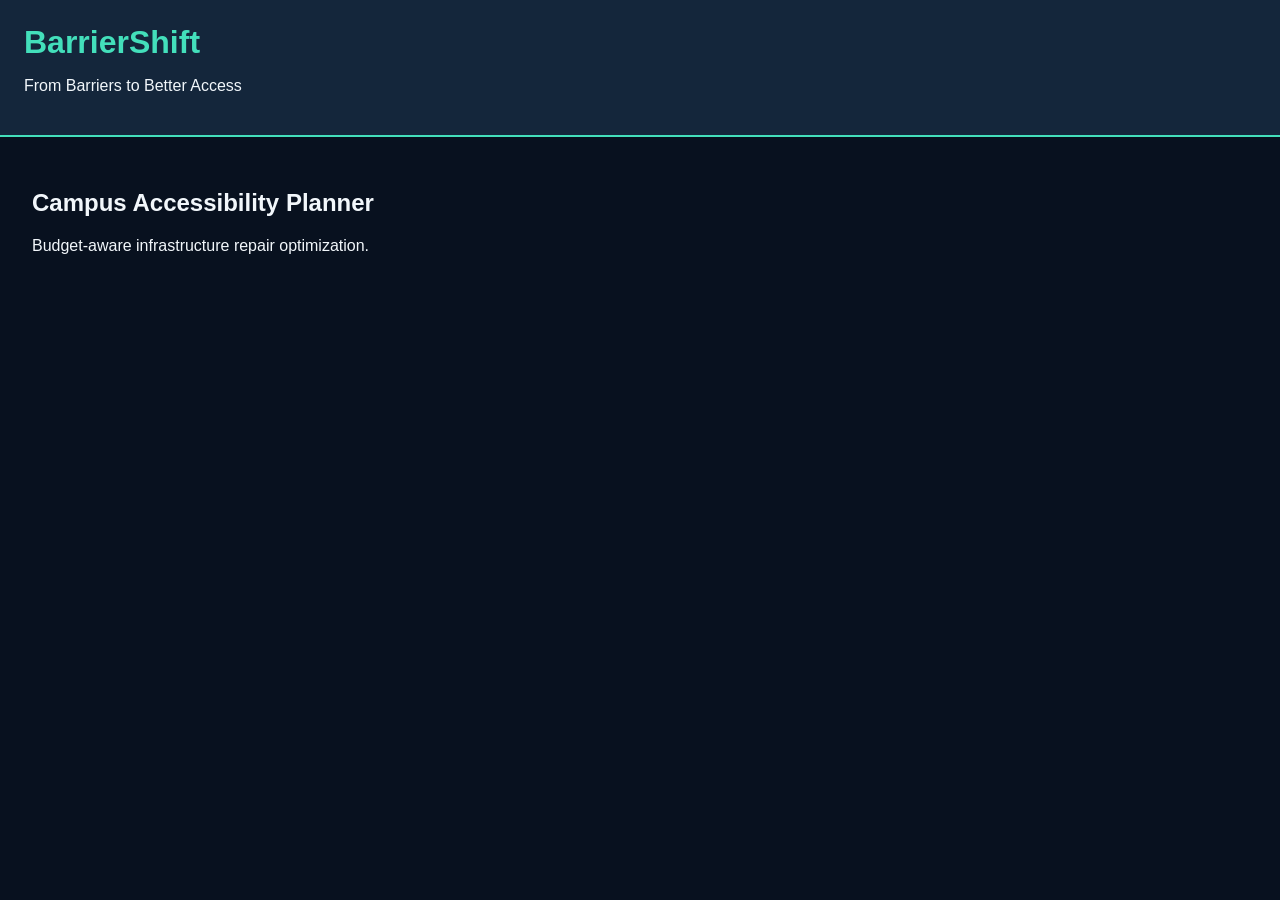
==== index.html @ 1c060193 "chore: initialize BarrierShift web project" ====
<!DOCTYPE html>
<html lang="en">
<head>
  <meta charset="UTF-8">
  <meta name="viewport" content="width=device-width, initial-scale=1.0">
  <title>BarrierShift</title>
  <link rel="stylesheet" href="./styles.css">
  <script type="module" src="./app.js"></script>
</head>
<body>
  <header>
    <h1>BarrierShift</h1>
    <p>From Barriers to Better Access</p>
  </header>

  <main>
    <h2>Campus Accessibility Planner</h2>
    <p>Budget-aware infrastructure repair optimization.</p>
  </main>
</body>
</html>
---- styles.css ----
* {
  box-sizing: border-box;
}

body {
  margin: 0;
  font-family: Arial, sans-serif;
  background: #08111f;
  color: #f2f7fb;
}

header {
  padding: 24px;
  background: #14263b;
  border-bottom: 2px solid #43dfbb;
}

h1 {
  margin: 0;
  color: #43dfbb;
}

main {
  padding: 32px;
}
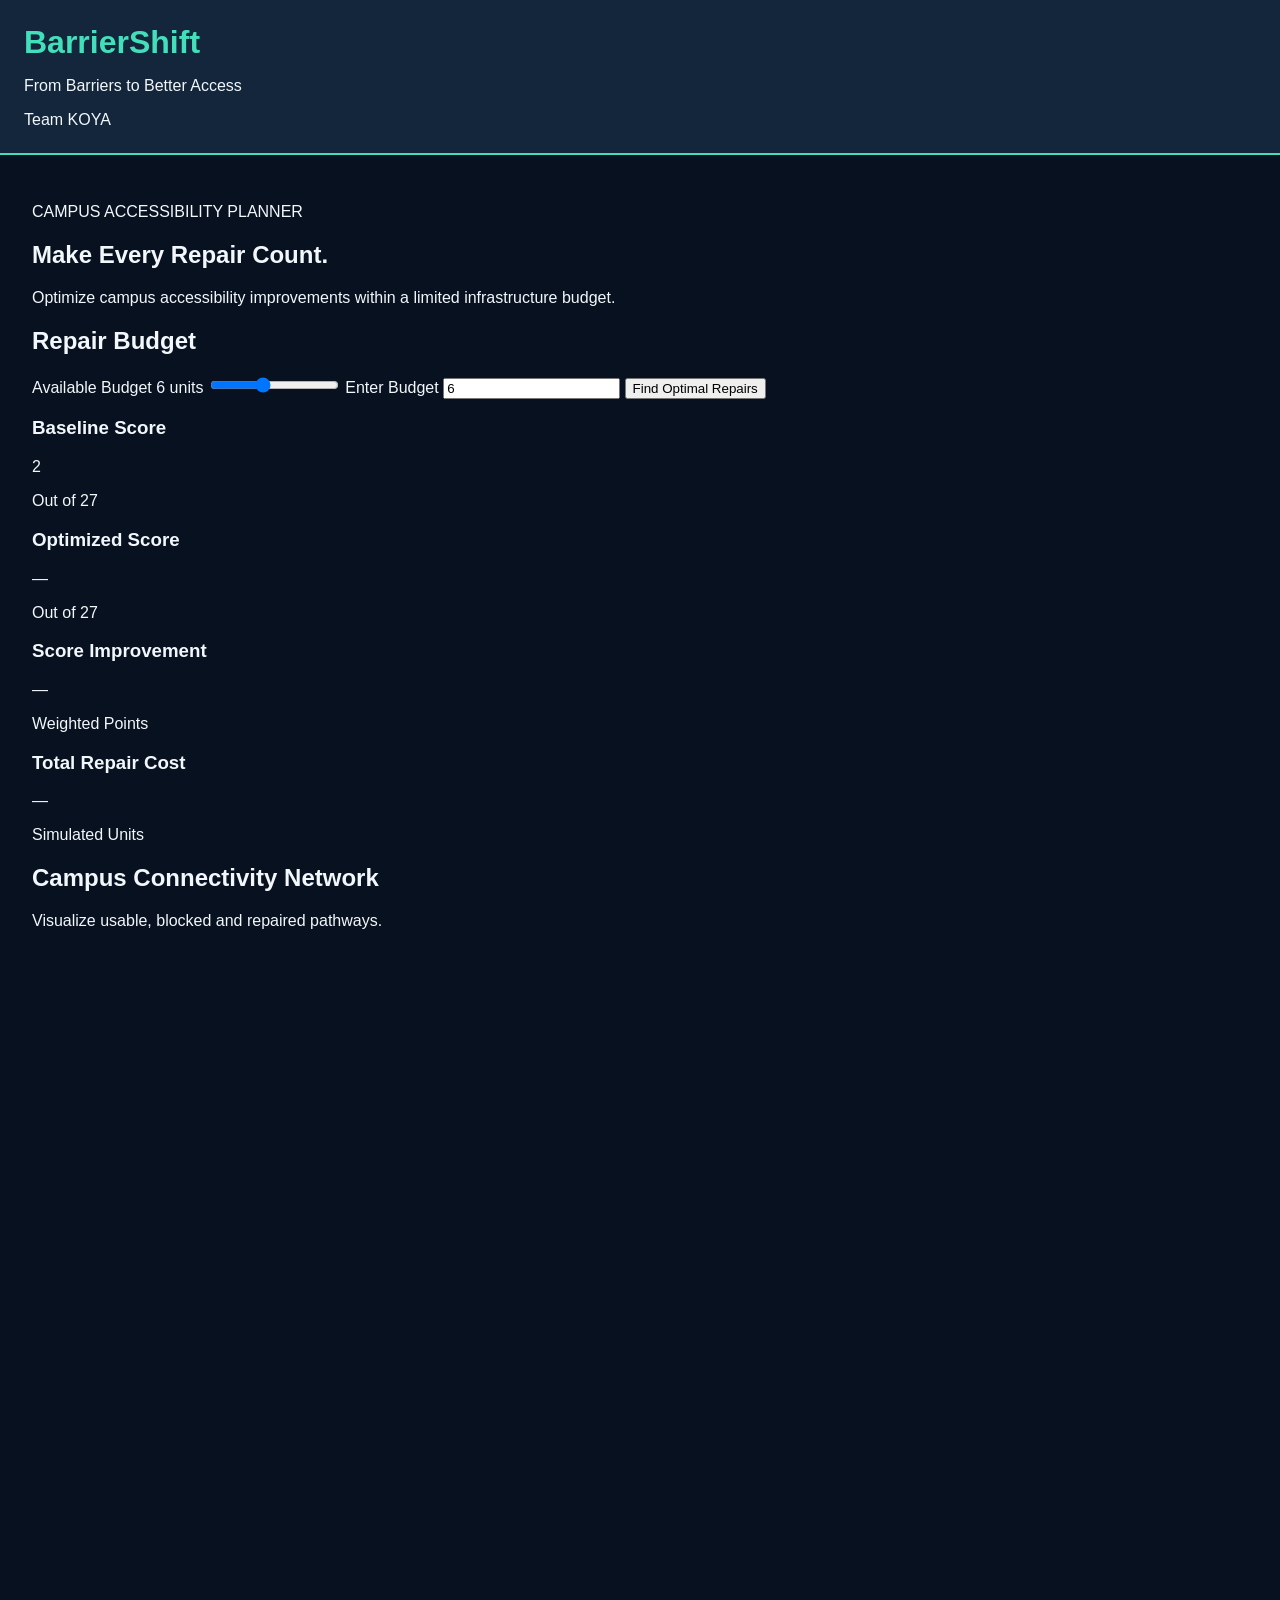
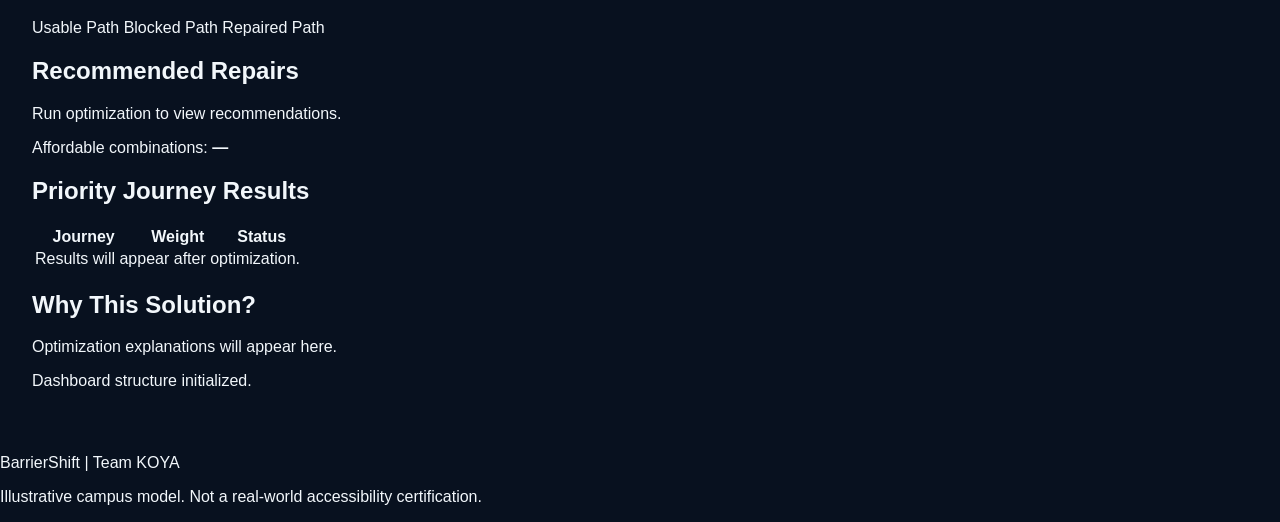
==== commit bf5338d3: "feat: create BarrierShift dashboard structure" ====
--- a/index.html
+++ b/index.html
@@ -1,22 +1,231 @@
 
 <!DOCTYPE html>
 <html lang="en">
+
 <head>
   <meta charset="UTF-8">
-  <meta name="viewport" content="width=device-width, initial-scale=1.0">
-  <title>BarrierShift</title>
+  <meta name="viewport"
+        content="width=device-width, initial-scale=1.0">
+
+  <meta name="description"
+        content="BarrierShift campus accessibility repair planner">
+
+  <title>BarrierShift | Accessibility Planner</title>
+
   <link rel="stylesheet" href="./styles.css">
   <script type="module" src="./app.js"></script>
 </head>
+
 <body>
-  <header>
-    <h1>BarrierShift</h1>
-    <p>From Barriers to Better Access</p>
+
+  <!-- HEADER -->
+  <header class="site-header">
+    <div class="brand">
+      <h1>BarrierShift</h1>
+      <p>From Barriers to Better Access</p>
+    </div>
+
+    <span class="header-tag">Team KOYA</span>
   </header>
 
-  <main>
-    <h2>Campus Accessibility Planner</h2>
-    <p>Budget-aware infrastructure repair optimization.</p>
+  <main class="dashboard">
+
+    <!-- HERO -->
+    <section class="hero">
+      <p class="eyebrow">CAMPUS ACCESSIBILITY PLANNER</p>
+
+      <h2>Make Every Repair Count.</h2>
+
+      <p>
+        Optimize campus accessibility improvements
+        within a limited infrastructure budget.
+      </p>
+    </section>
+
+
+    <!-- BUDGET CONTROLS -->
+    <section class="panel controls-panel">
+      <h2>Repair Budget</h2>
+
+      <form id="optimizationForm">
+
+        <label for="budgetRange">
+          Available Budget
+        </label>
+
+        <output id="budgetOutput" for="budgetRange">
+          6 units
+        </output>
+
+        <input
+          type="range"
+          id="budgetRange"
+          min="0"
+          max="15"
+          value="6"
+          step="1"
+        >
+
+        <label for="budgetNumber">
+          Enter Budget
+        </label>
+
+        <input
+          type="number"
+          id="budgetNumber"
+          min="0"
+          step="1"
+          value="6"
+        >
+
+        <button type="submit" id="optimizeButton">
+          Find Optimal Repairs
+        </button>
+
+      </form>
+    </section>
+
+
+    <!-- STATISTICS -->
+    <section class="stats-grid">
+
+      <article class="stat-card">
+        <h3>Baseline Score</h3>
+        <p id="baselineScore">2</p>
+        <span>Out of 27</span>
+      </article>
+
+      <article class="stat-card">
+        <h3>Optimized Score</h3>
+        <p id="optimizedScore">—</p>
+        <span>Out of 27</span>
+      </article>
+
+      <article class="stat-card">
+        <h3>Score Improvement</h3>
+        <p id="scoreGain">—</p>
+        <span>Weighted Points</span>
+      </article>
+
+      <article class="stat-card">
+        <h3>Total Repair Cost</h3>
+        <p id="repairCost">—</p>
+        <span>Simulated Units</span>
+      </article>
+
+    </section>
+
+
+    <!-- CAMPUS NETWORK -->
+    <section class="panel map-panel">
+
+      <h2>Campus Connectivity Network</h2>
+
+      <p>
+        Visualize usable, blocked and repaired pathways.
+      </p>
+
+      <div class="map-container">
+
+        <svg
+          id="campusMap"
+          viewBox="0 0 800 440"
+          role="img"
+          aria-label="Campus pathway connectivity network"
+        >
+
+          <!-- Rendered by JavaScript later -->
+          <g id="pathLayer"></g>
+          <g id="nodeLayer"></g>
+
+        </svg>
+
+      </div>
+
+      <div class="map-legend">
+        <span>Usable Path</span>
+        <span>Blocked Path</span>
+        <span>Repaired Path</span>
+      </div>
+
+    </section>
+
+
+    <!-- RECOMMENDATIONS -->
+    <section class="panel">
+
+      <h2>Recommended Repairs</h2>
+
+      <div id="selectedRepairs" aria-live="polite">
+        <p>Run optimization to view recommendations.</p>
+      </div>
+
+      <p>
+        Affordable combinations:
+        <strong id="feasibleCount">—</strong>
+      </p>
+
+    </section>
+
+
+    <!-- PRIORITY JOURNEYS -->
+    <section class="panel">
+
+      <h2>Priority Journey Results</h2>
+
+      <div class="table-scroll">
+        <table>
+
+          <thead>
+            <tr>
+              <th scope="col">Journey</th>
+              <th scope="col">Weight</th>
+              <th scope="col">Status</th>
+            </tr>
+          </thead>
+
+          <tbody id="journeyResults">
+            <tr>
+              <td colspan="3">
+                Results will appear after optimization.
+              </td>
+            </tr>
+          </tbody>
+
+        </table>
+      </div>
+
+    </section>
+
+
+    <!-- EXPLANATION -->
+    <section class="panel explanation-panel">
+
+      <h2>Why This Solution?</h2>
+
+      <div id="whyThisWins">
+        <p>
+          Optimization explanations will appear here.
+        </p>
+      </div>
+
+    </section>
+
+    <p id="appStatus" role="status" aria-live="polite">
+      Dashboard structure initialized.
+    </p>
+
   </main>
+
+
+  <!-- FOOTER -->
+  <footer class="site-footer">
+    <p>BarrierShift | Team KOYA</p>
+    <p>
+      Illustrative campus model.
+      Not a real-world accessibility certification.
+    </p>
+  </footer>
+
 </body>
 </html>
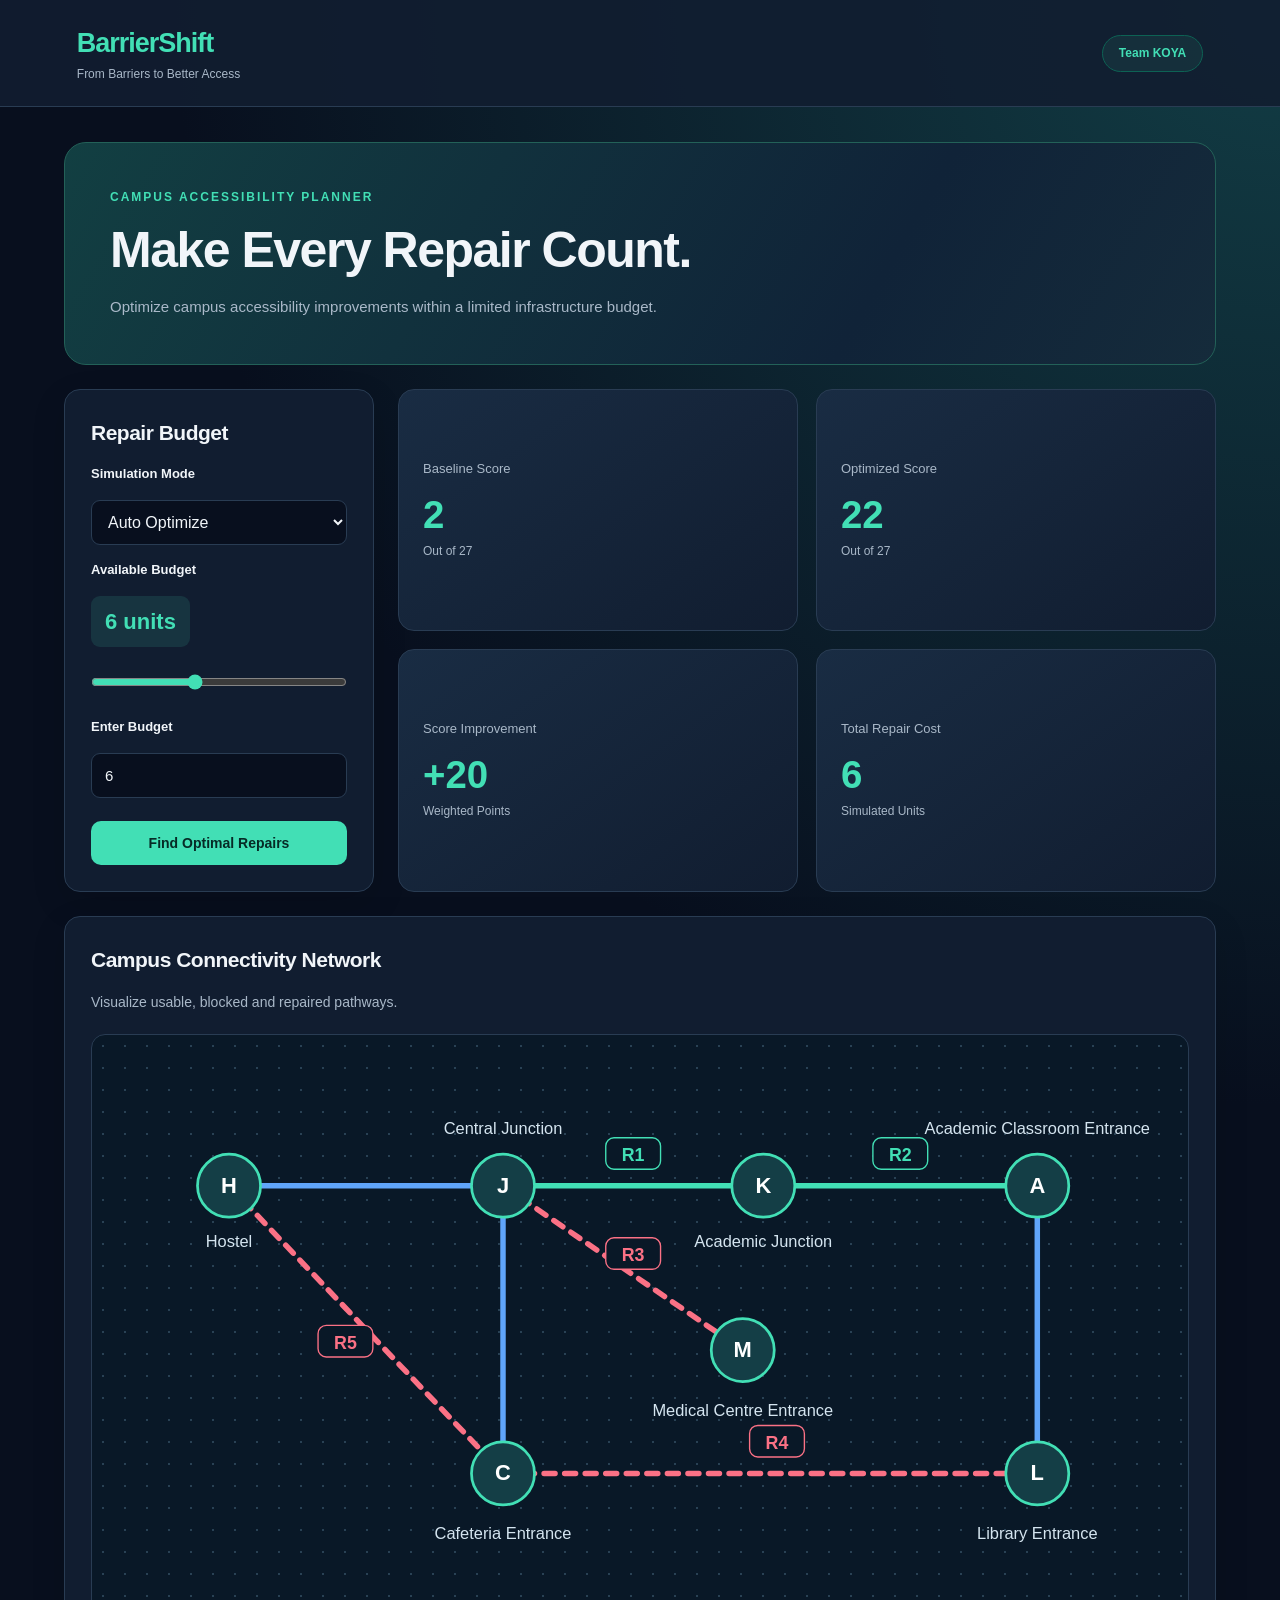
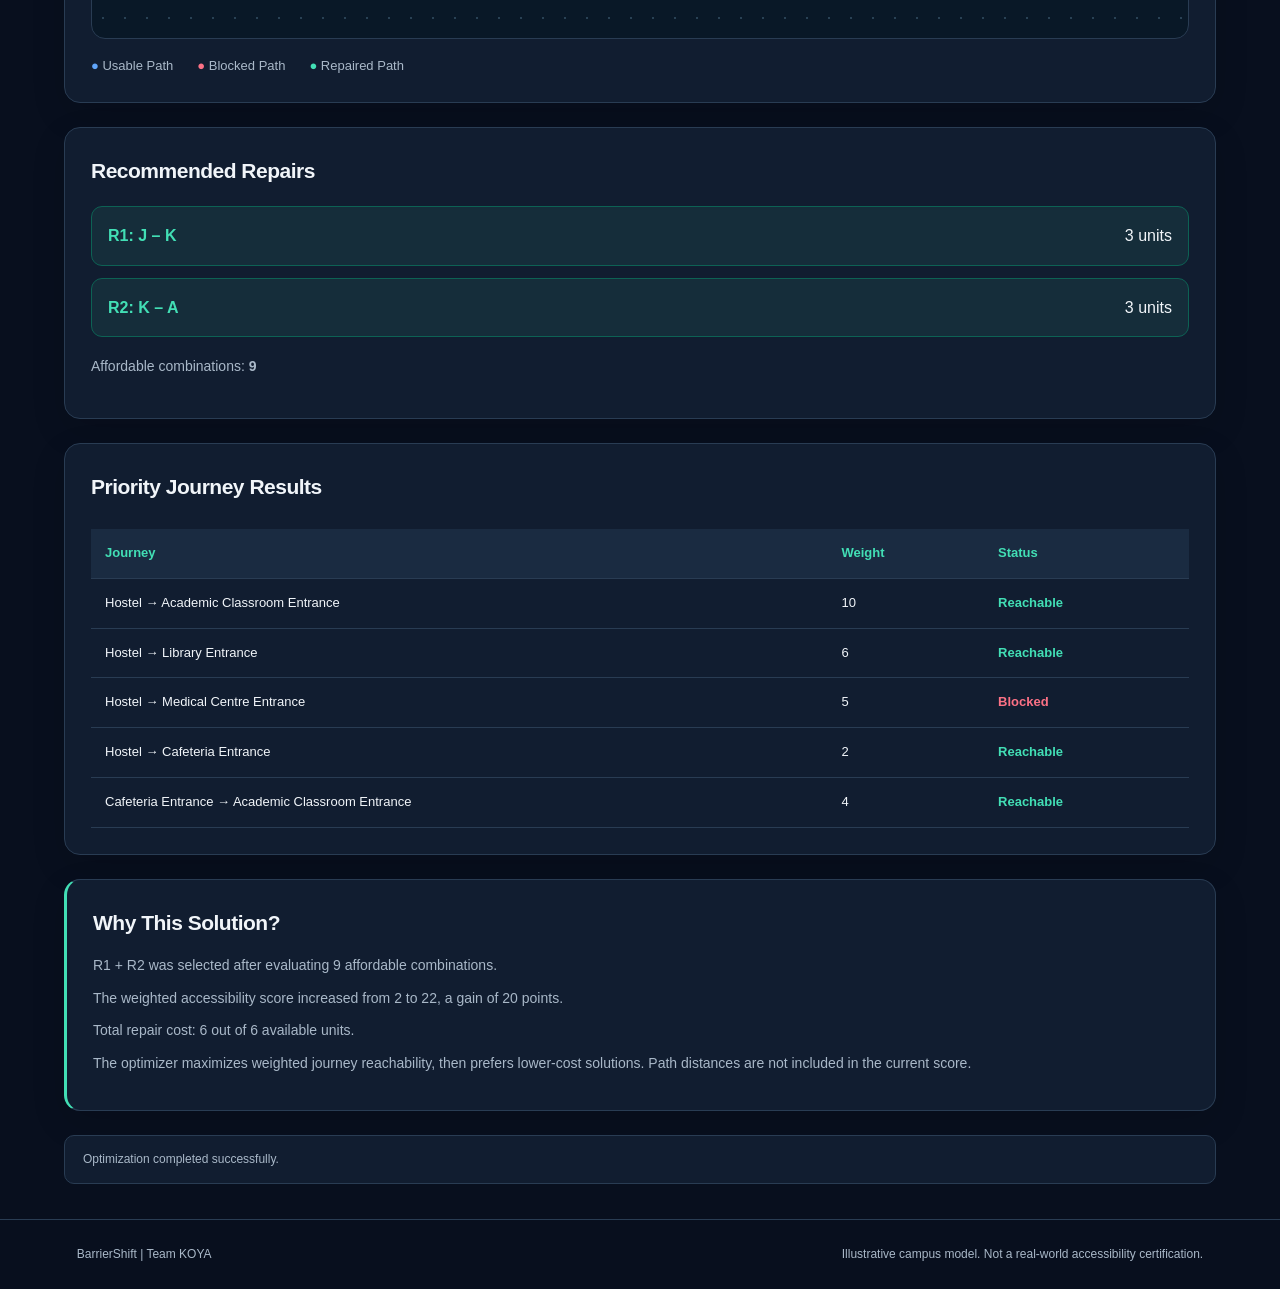
==== commit a748249b: "feat: add manual repair simulation mode" ====
--- a/index.html
+++ b/index.html
@@ -48,6 +48,46 @@
       <h2>Repair Budget</h2>
 
       <form id="optimizationForm">
+
+        
+<!-- SIMULATION MODE -->
+<label for="simulationMode">Simulation Mode</label>
+
+      <select id="simulationMode">
+        <option value="auto">Auto Optimize</option>
+        <option value="manual">Manual Simulation</option>
+      </select>
+
+      <!-- MANUAL REPAIR SELECTION -->
+      <fieldset id="manualRepairControls" hidden>
+        <legend>Select Campus Repairs</legend>
+
+        <label>
+          <input type="checkbox" name="manualRepair" value="R1">
+          R1 — J–K (3 units)
+        </label>
+
+        <label>
+          <input type="checkbox" name="manualRepair" value="R2">
+          R2 — K–A (3 units)
+        </label>
+
+        <label>
+          <input type="checkbox" name="manualRepair" value="R3">
+          R3 — J–M (4 units)
+        </label>
+
+        <label>
+          <input type="checkbox" name="manualRepair" value="R4">
+          R4 — C–L (7 units)
+        </label>
+
+        <label>
+          <input type="checkbox" name="manualRepair" value="R5">
+          R5 — H–C (1 unit)
+        </label>
+      </fieldset>
+
 
         <label for="budgetRange">
           Available Budget
@@ -154,7 +194,7 @@
     <!-- RECOMMENDATIONS -->
     <section class="panel">
 
-      <h2>Recommended Repairs</h2>
+      <h2 id="repairSectionTitle">Recommended Repairs</h2>
 
       <div id="selectedRepairs" aria-live="polite">
         <p>Run optimization to view recommendations.</p>
@@ -201,7 +241,7 @@
     <!-- EXPLANATION -->
     <section class="panel explanation-panel">
 
-      <h2>Why This Solution?</h2>
+      <h2 id="explanationTitle">Why This Solution?</h2>
 
       <div id="whyThisWins">
         <p>
--- a/styles.css
+++ b/styles.css
@@ -1,26 +1,668 @@
+
+/* ========================================
+   BARRIERSHIFT — DASHBOARD DESIGN
+======================================== */
+
+/* 1. GLOBAL DESIGN */
+
+:root {
+  --bg: #080f1e;
+  --surface: #111d30;
+  --surface-light: #1a2b41;
+  --border: #293c53;
+
+  --primary: #42dfb5;
+  --primary-dark: #0d6254;
+
+  --text: #f1f5f9;
+  --muted: #a9b8c8;
+
+  --danger: #fb7185;
+  --warning: #fbbf24;
+  --success: #42dfb5;
+
+  --radius: 16px;
+}
 
 * {
+  margin: 0;
+  padding: 0;
   box-sizing: border-box;
 }
 
 body {
-  margin: 0;
-  font-family: Arial, sans-serif;
-  background: #08111f;
-  color: #f2f7fb;
-}
-
-header {
+  min-height: 100vh;
+  font-family: "Segoe UI", Arial, sans-serif;
+  background:
+    radial-gradient(
+      circle at top right,
+      #123d45 0%,
+      transparent 35%
+    ),
+    var(--bg);
+  color: var(--text);
+  line-height: 1.6;
+}
+
+/* 2. HEADER */
+
+.site-header {
+  display: flex;
+  justify-content: space-between;
+  align-items: center;
+  gap: 20px;
+
+  padding: 22px 6%;
+
+  background: rgba(17, 29, 48, 0.9);
+  border-bottom: 1px solid var(--border);
+}
+
+.brand h1 {
+  font-size: 27px;
+  color: var(--primary);
+  letter-spacing: -1px;
+}
+
+.brand p {
+  color: var(--muted);
+  font-size: 12px;
+}
+
+.header-tag {
+  padding: 8px 16px;
+  border: 1px solid var(--primary-dark);
+  border-radius: 30px;
+
+  background: rgba(66, 223, 181, 0.08);
+  color: var(--primary);
+
+  font-size: 12px;
+  font-weight: 700;
+}
+
+/* 3. DASHBOARD LAYOUT */
+
+.dashboard {
+  display: grid;
+  grid-template-columns: 310px minmax(0, 1fr);
+  gap: 24px;
+
+  max-width: 1400px;
+  margin: auto;
+  padding: 35px 5%;
+}
+
+.hero,
+.map-panel,
+.dashboard > .panel:not(.controls-panel),
+#appStatus {
+  grid-column: 1 / -1;
+}
+
+/* 4. HERO SECTION */
+
+.hero {
+  padding: 45px;
+  border: 1px solid #236158;
+  border-radius: 22px;
+
+  background:
+    linear-gradient(
+      120deg,
+      #123f42,
+      #102338 70%,
+      #152b3b
+    );
+}
+
+.eyebrow {
+  margin-bottom: 12px;
+  color: var(--primary);
+  font-size: 12px;
+  font-weight: 700;
+  letter-spacing: 2px;
+}
+
+.hero h2 {
+  font-size: clamp(32px, 4vw, 50px);
+  letter-spacing: -1.5px;
+  line-height: 1.2;
+}
+
+.hero > p:last-child {
+  max-width: 650px;
+  margin-top: 15px;
+  color: var(--muted);
+  font-size: 15px;
+}
+
+/* 5. PANELS */
+
+.panel {
+  min-width: 0;
+  padding: 26px;
+
+  background: var(--surface);
+  border: 1px solid var(--border);
+  border-radius: var(--radius);
+
+  box-shadow: 0 12px 35px rgba(0, 0, 0, 0.12);
+}
+
+.panel h2 {
+  margin-bottom: 15px;
+  font-size: 21px;
+  letter-spacing: -0.5px;
+}
+
+.panel > p {
+  margin-bottom: 15px;
+  color: var(--muted);
+  font-size: 14px;
+}
+
+/* 6. BUDGET CONTROLS */
+
+.controls-panel {
+  grid-column: 1;
+}
+
+#optimizationForm {
+  display: flex;
+  flex-direction: column;
+  gap: 15px;
+}
+
+#optimizationForm label {
+  color: var(--text);
+  font-size: 13px;
+  font-weight: 600;
+}
+
+#budgetOutput {
+  display: block;
+  width: fit-content;
+
+  padding: 8px 14px;
+  border-radius: 9px;
+
+  background: rgba(66, 223, 181, 0.12);
+  color: var(--primary);
+
+  font-size: 22px;
+  font-weight: 800;
+}
+
+#budgetRange {
+  width: 100%;
+  margin: 12px 0;
+  cursor: pointer;
+  accent-color: var(--primary);
+}
+
+#budgetNumber {
+  width: 100%;
+  padding: 13px;
+
+  background: var(--bg);
+  border: 1px solid var(--border);
+  border-radius: 9px;
+
+  color: var(--text);
+  font-size: 15px;
+}
+
+#budgetNumber:focus {
+  outline: 2px solid var(--primary);
+  outline-offset: 2px;
+}
+
+/* 7. OPTIMIZE BUTTON */
+
+#optimizeButton {
+  width: 100%;
+  margin-top: 8px;
+  padding: 14px;
+
+  border: none;
+  border-radius: 10px;
+
+  background: var(--primary);
+  color: #062b26;
+
+  font-size: 14px;
+  font-weight: 800;
+
+  cursor: pointer;
+  transition: background 0.2s, transform 0.2s;
+}
+
+#optimizeButton:hover {
+  background: #77f4d4;
+  transform: translateY(-2px);
+}
+
+#optimizeButton:active {
+  transform: translateY(0);
+}
+
+#optimizeButton:focus-visible {
+  outline: 3px solid white;
+  outline-offset: 3px;
+}
+
+/* 8. STATISTICS GRID */
+
+.stats-grid {
+  grid-column: 2;
+
+  display: grid;
+  grid-template-columns: repeat(2, minmax(0, 1fr));
+  gap: 18px;
+}
+
+.stat-card {
+  display: flex;
+  flex-direction: column;
+  justify-content: center;
+
+  min-width: 0;
   padding: 24px;
-  background: #14263b;
-  border-bottom: 2px solid #43dfbb;
-}
-
-h1 {
-  margin: 0;
-  color: #43dfbb;
-}
-
-main {
-  padding: 32px;
-}
+
+  background: linear-gradient(
+    145deg,
+    #192c43,
+    #111d30
+  );
+
+  border: 1px solid var(--border);
+  border-radius: var(--radius);
+
+  transition: border-color 0.2s, transform 0.2s;
+}
+
+.stat-card:hover {
+  border-color: var(--primary-dark);
+  transform: translateY(-3px);
+}
+
+.stat-card h3 {
+  color: var(--muted);
+  font-size: 13px;
+  font-weight: 500;
+}
+
+.stat-card p {
+  margin: 12px 0 4px;
+
+  color: var(--primary);
+  font-size: clamp(30px, 3vw, 42px);
+  font-weight: 800;
+  line-height: 1.2;
+}
+
+.stat-card span {
+  color: var(--muted);
+  font-size: 12px;
+}
+
+/* 9. CAMPUS NETWORK */
+
+.map-container {
+  min-height: 350px;
+  margin-top: 20px;
+
+  overflow: hidden;
+
+  background-color: #091827;
+  background-image:
+    radial-gradient(
+      #294154 1px,
+      transparent 1px
+    );
+
+  background-size: 22px 22px;
+
+  border: 1px solid var(--border);
+  border-radius: 14px;
+}
+
+#campusMap {
+  display: block;
+  width: 100%;
+  height: auto;
+  min-height: 350px;
+}
+
+/* SVG elements added in Step 12 */
+
+#pathLayer line {
+  stroke-width: 4;
+  stroke-linecap: round;
+}
+
+#nodeLayer circle {
+  stroke-width: 2;
+}
+
+#nodeLayer text {
+  font-family: inherit;
+}
+
+/* 10. MAP LEGEND */
+
+.map-legend {
+  display: flex;
+  flex-wrap: wrap;
+  gap: 24px;
+  margin-top: 17px;
+}
+
+.map-legend span {
+  color: var(--muted);
+  font-size: 13px;
+}
+
+.map-legend span:nth-child(1)::before {
+  content: "● ";
+  color: #60a5fa;
+}
+
+.map-legend span:nth-child(2)::before {
+  content: "● ";
+  color: var(--danger);
+}
+
+.map-legend span:nth-child(3)::before {
+  content: "● ";
+  color: var(--success);
+}
+
+/* 11. REPAIR RECOMMENDATIONS */
+
+#selectedRepairs {
+  display: grid;
+  gap: 12px;
+  margin: 18px 0;
+}
+
+#selectedRepairs p {
+  color: var(--muted);
+  font-size: 14px;
+}
+
+.repair-card {
+  display: flex;
+  justify-content: space-between;
+  align-items: center;
+  gap: 14px;
+
+  padding: 16px;
+
+  background: rgba(66, 223, 181, 0.08);
+  border: 1px solid var(--primary-dark);
+  border-radius: 11px;
+}
+
+.repair-card strong {
+  color: var(--primary);
+}
+
+/* 12. JOURNEY TABLE */
+
+.table-scroll {
+  width: 100%;
+  overflow-x: auto;
+}
+
+table {
+  width: 100%;
+  margin-top: 10px;
+
+  border-collapse: collapse;
+  text-align: left;
+}
+
+th, td {
+  padding: 14px;
+
+  border-bottom: 1px solid var(--border);
+  font-size: 13px;
+}
+
+th {
+  background: var(--surface-light);
+  color: var(--primary);
+  font-weight: 700;
+}
+
+td {
+  color: var(--text);
+}
+
+tbody tr:hover {
+  background: rgba(255, 255, 255, 0.035);
+}
+
+.status-reachable {
+  color: var(--success);
+  font-weight: 700;
+}
+
+.status-blocked {
+  color: var(--danger);
+  font-weight: 700;
+}
+
+/* 13. OPTIMIZATION EXPLANATION */
+
+.explanation-panel {
+  border-left: 3px solid var(--primary);
+}
+
+#whyThisWins {
+  color: var(--muted);
+  font-size: 14px;
+}
+
+#whyThisWins p {
+  margin-bottom: 10px;
+}
+
+#whyThisWins strong {
+  color: var(--text);
+}
+
+/* 14. APPLICATION STATUS */
+
+#appStatus {
+  padding: 14px 18px;
+
+  background: var(--surface);
+  border: 1px solid var(--border);
+  border-radius: 10px;
+
+  color: var(--muted);
+  font-size: 12px;
+}
+
+/* 15. FOOTER */
+
+.site-footer {
+  display: flex;
+  justify-content: space-between;
+  flex-wrap: wrap;
+  gap: 15px;
+
+  padding: 25px 6%;
+
+  border-top: 1px solid var(--border);
+
+  color: var(--muted);
+  font-size: 12px;
+}
+
+/* 16. TABLETS */
+
+@media (max-width: 900px) {
+
+  .dashboard {
+    grid-template-columns: 1fr;
+    padding: 25px 4%;
+  }
+
+  .hero,
+  .controls-panel,
+  .stats-grid,
+  .map-panel,
+  .dashboard > .panel,
+  #appStatus {
+    grid-column: 1;
+  }
+
+  .hero {
+    padding: 30px;
+  }
+}
+
+/* 17. MOBILE */
+
+@media (max-width: 550px) {
+
+  .site-header {
+    padding: 18px;
+  }
+
+  .brand h1 {
+    font-size: 23px;
+  }
+
+  .header-tag {
+    font-size: 10px;
+    padding: 6px 9px;
+  }
+
+  .dashboard {
+    padding: 18px 14px;
+    gap: 16px;
+  }
+
+  .hero {
+    padding: 25px;
+  }
+
+  .hero h2 {
+    font-size: 32px;
+  }
+
+  .panel {
+    padding: 18px;
+  }
+
+  .stats-grid {
+    grid-template-columns: repeat(2, minmax(0, 1fr));
+    gap: 10px;
+  }
+
+  .stat-card {
+    padding: 15px;
+  }
+
+  .stat-card p {
+    font-size: 29px;
+  }
+
+  .map-container,
+  #campusMap {
+    min-height: 220px;
+  }
+
+  .map-legend {
+    gap: 10px;
+  }
+
+  .site-footer {
+    padding: 20px;
+  }
+}
+
+/* 18. ACCESSIBILITY */
+
+@media (prefers-reduced-motion: reduce) {
+
+  *,
+  *::before,
+  *::after {
+    animation: none !important;
+    transition: none !important;
+  }
+}
+
+/* ========================================
+   MANUAL REPAIR SIMULATION
+======================================== */
+
+#simulationMode {
+  width: 100%;
+  padding: 12px;
+
+  background: var(--bg);
+  color: var(--text);
+
+  border: 1px solid var(--border);
+  border-radius: 9px;
+
+  font: inherit;
+  cursor: pointer;
+}
+
+#simulationMode:focus-visible {
+  outline: 2px solid var(--primary);
+  outline-offset: 2px;
+}
+
+#manualRepairControls {
+  display: grid;
+  gap: 13px;
+
+  margin-top: 10px;
+  padding: 18px;
+
+  border: 1px solid var(--border);
+  border-radius: 12px;
+}
+
+#manualRepairControls[hidden] {
+  display: none;
+}
+
+#manualRepairControls legend {
+  padding: 0 7px;
+  color: var(--primary);
+  font-weight: 700;
+}
+
+#manualRepairControls label {
+  display: flex;
+  align-items: center;
+  gap: 10px;
+
+  padding: 9px;
+
+  background: var(--surface-light);
+  border-radius: 8px;
+
+  cursor: pointer;
+}
+
+#manualRepairControls input {
+  width: 17px;
+  height: 17px;
+  accent-color: var(--primary);
+}
+
+#appStatus.status-warning {
+  color: var(--warning);
+  border-color: var(--warning);
+}
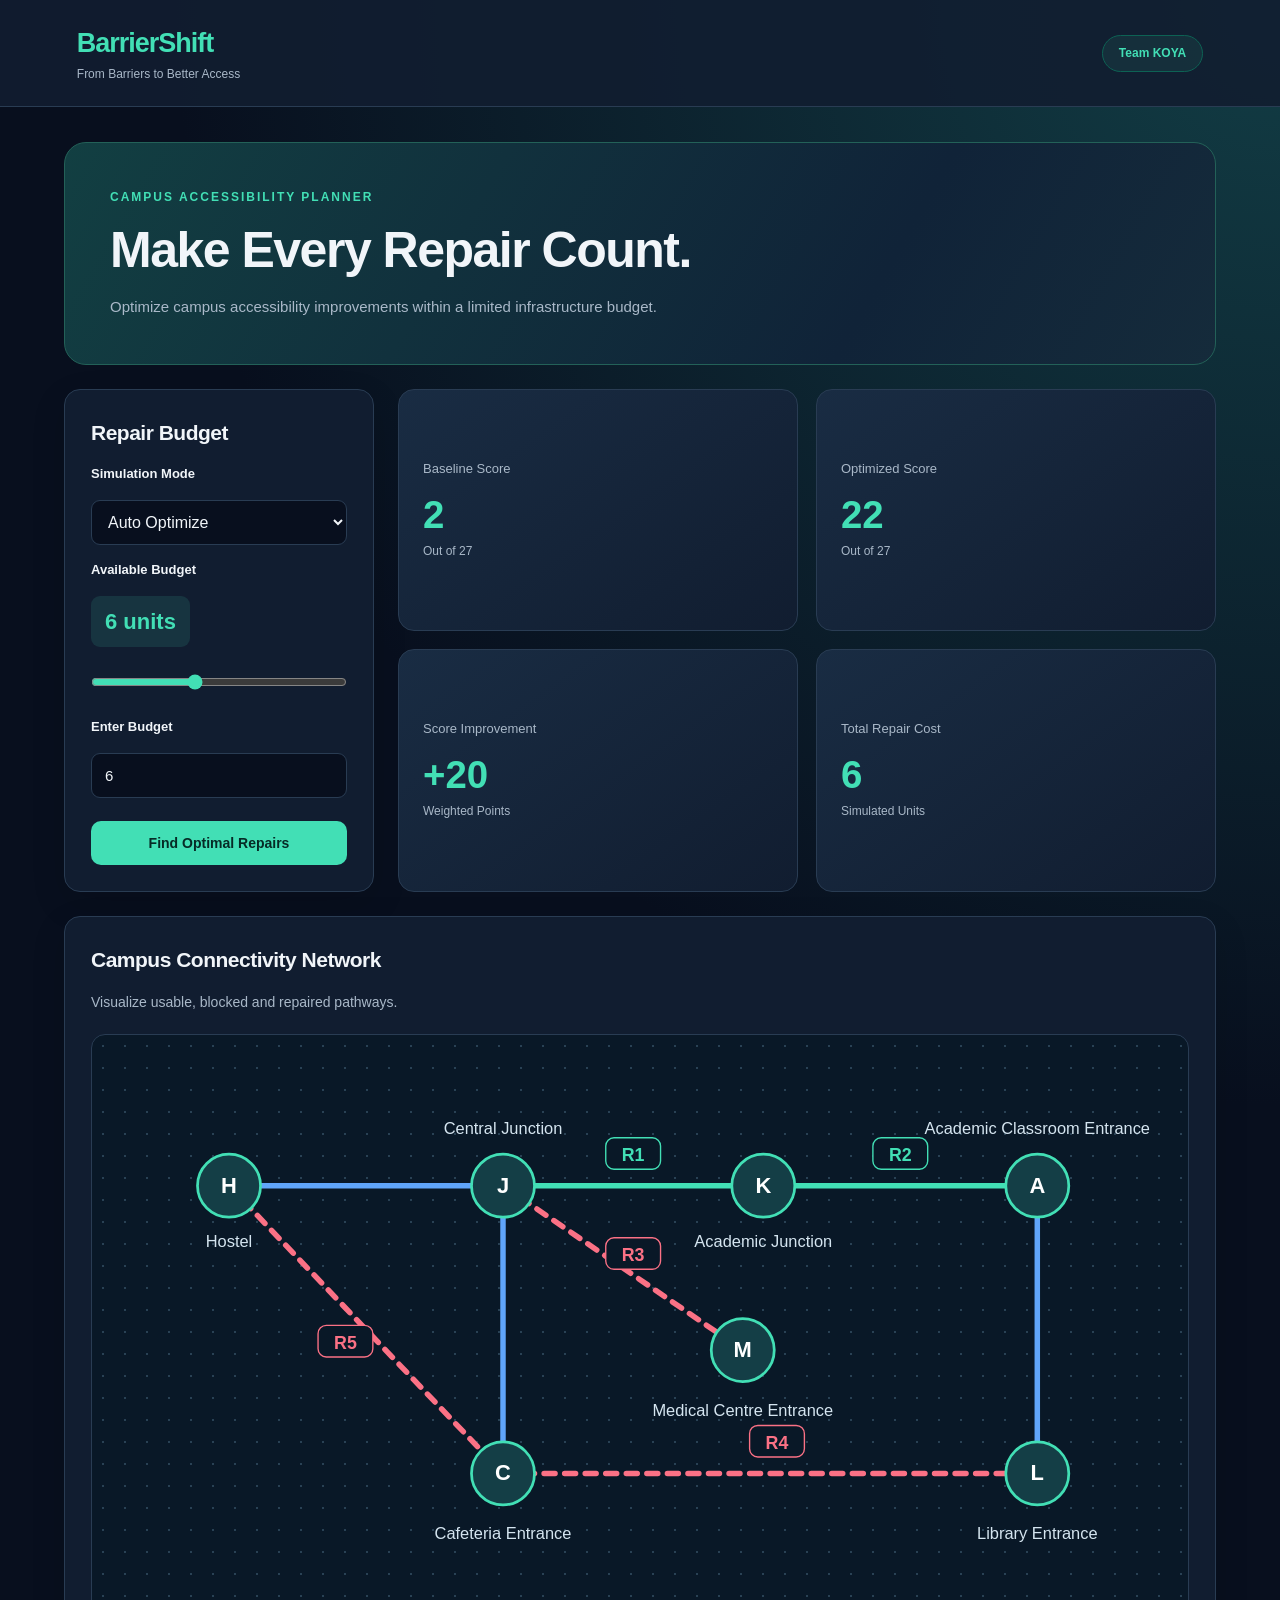
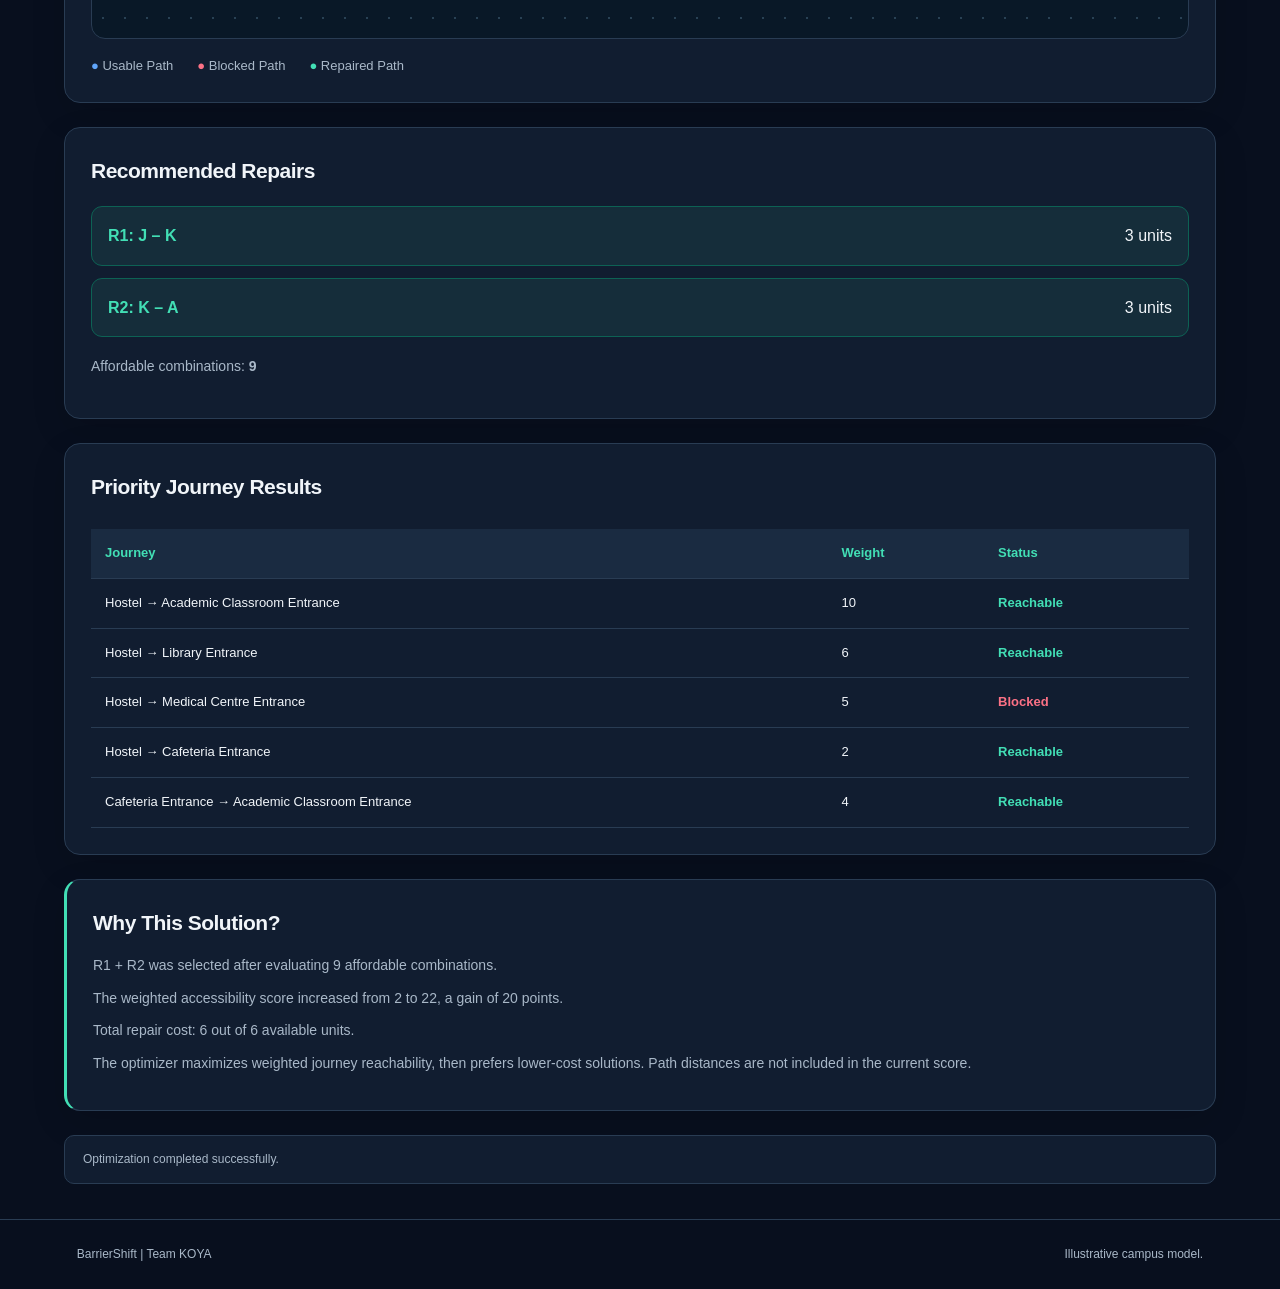
==== commit cfce6f04: "style: simplify dashboard footer text" ====
--- a/index.html
+++ b/index.html
@@ -259,13 +259,12 @@
 
 
   <!-- FOOTER -->
-  <footer class="site-footer">
-    <p>BarrierShift | Team KOYA</p>
-    <p>
-      Illustrative campus model.
-      Not a real-world accessibility certification.
-    </p>
-  </footer>
+ 
+<footer class="site-footer">
+  <p>BarrierShift | Team KOYA</p>
+  <p>Illustrative campus model.</p>
+</footer>
+
 
 </body>
 </html>
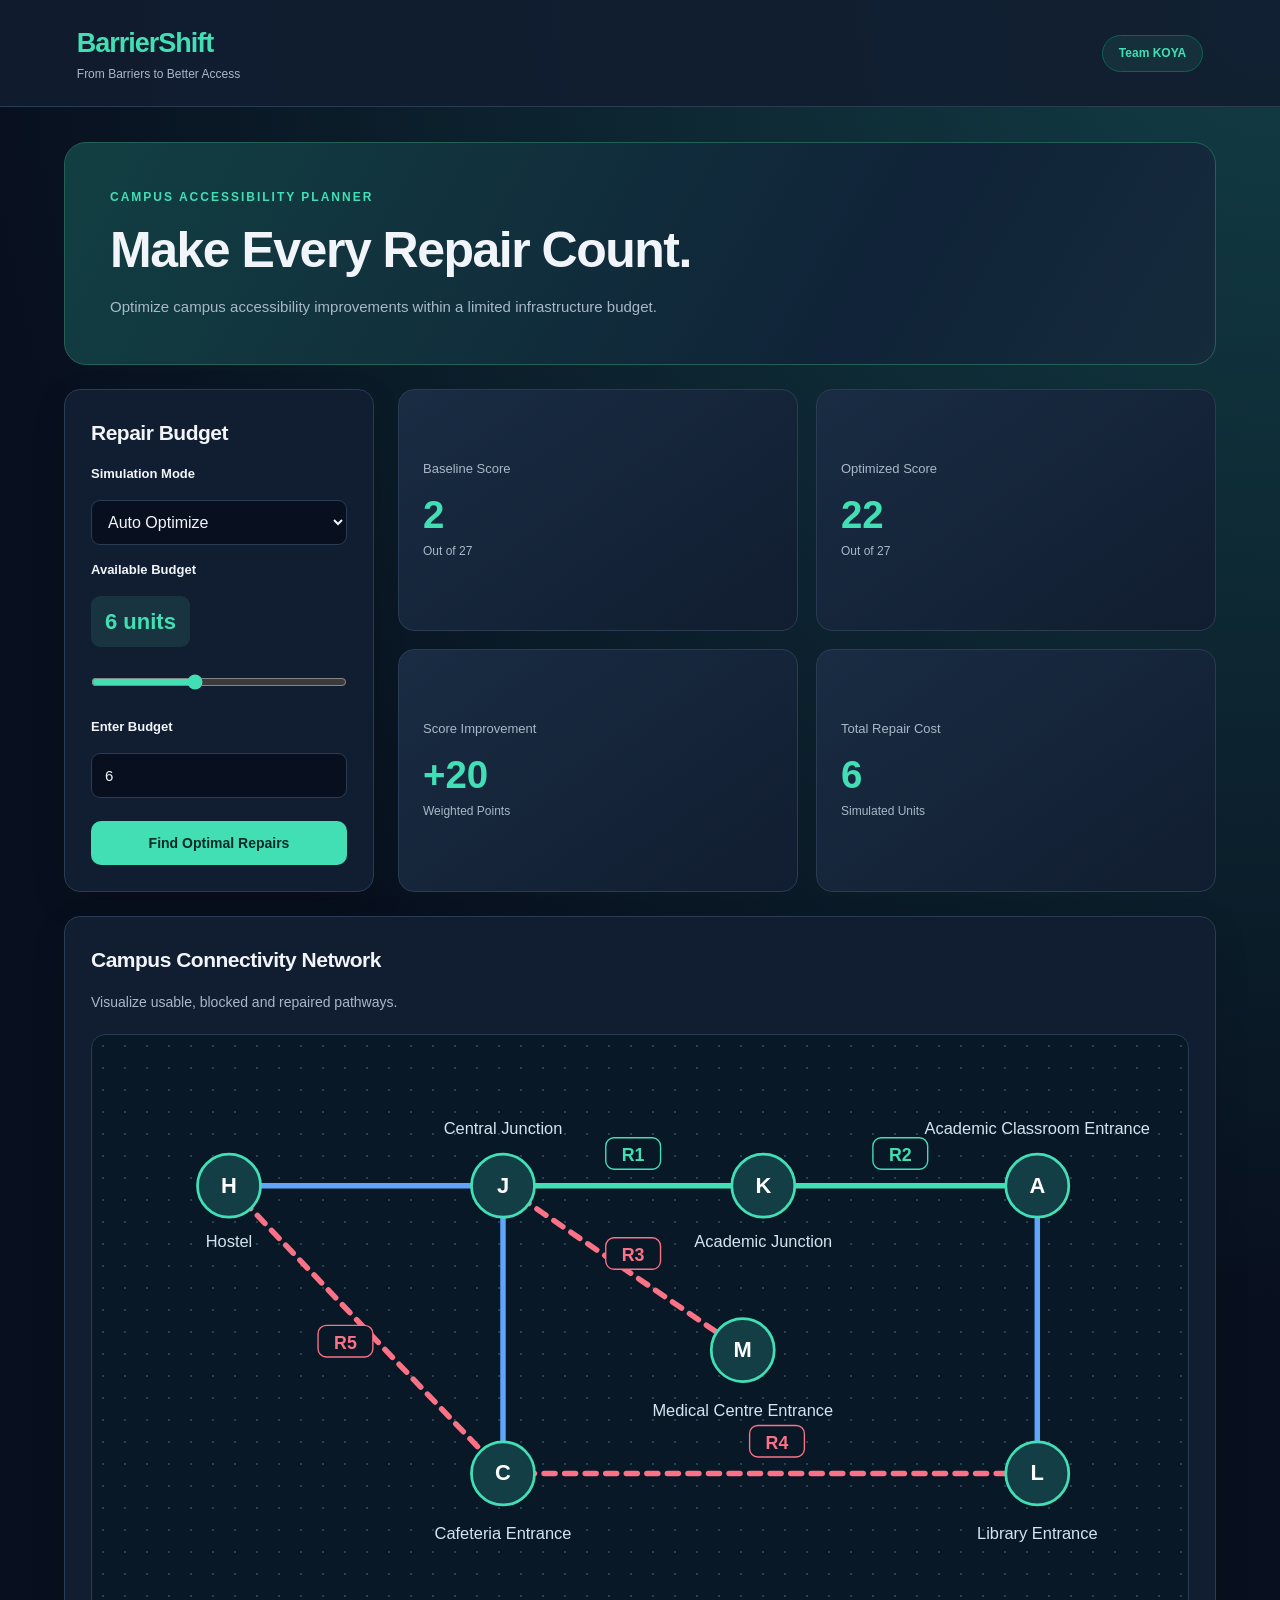
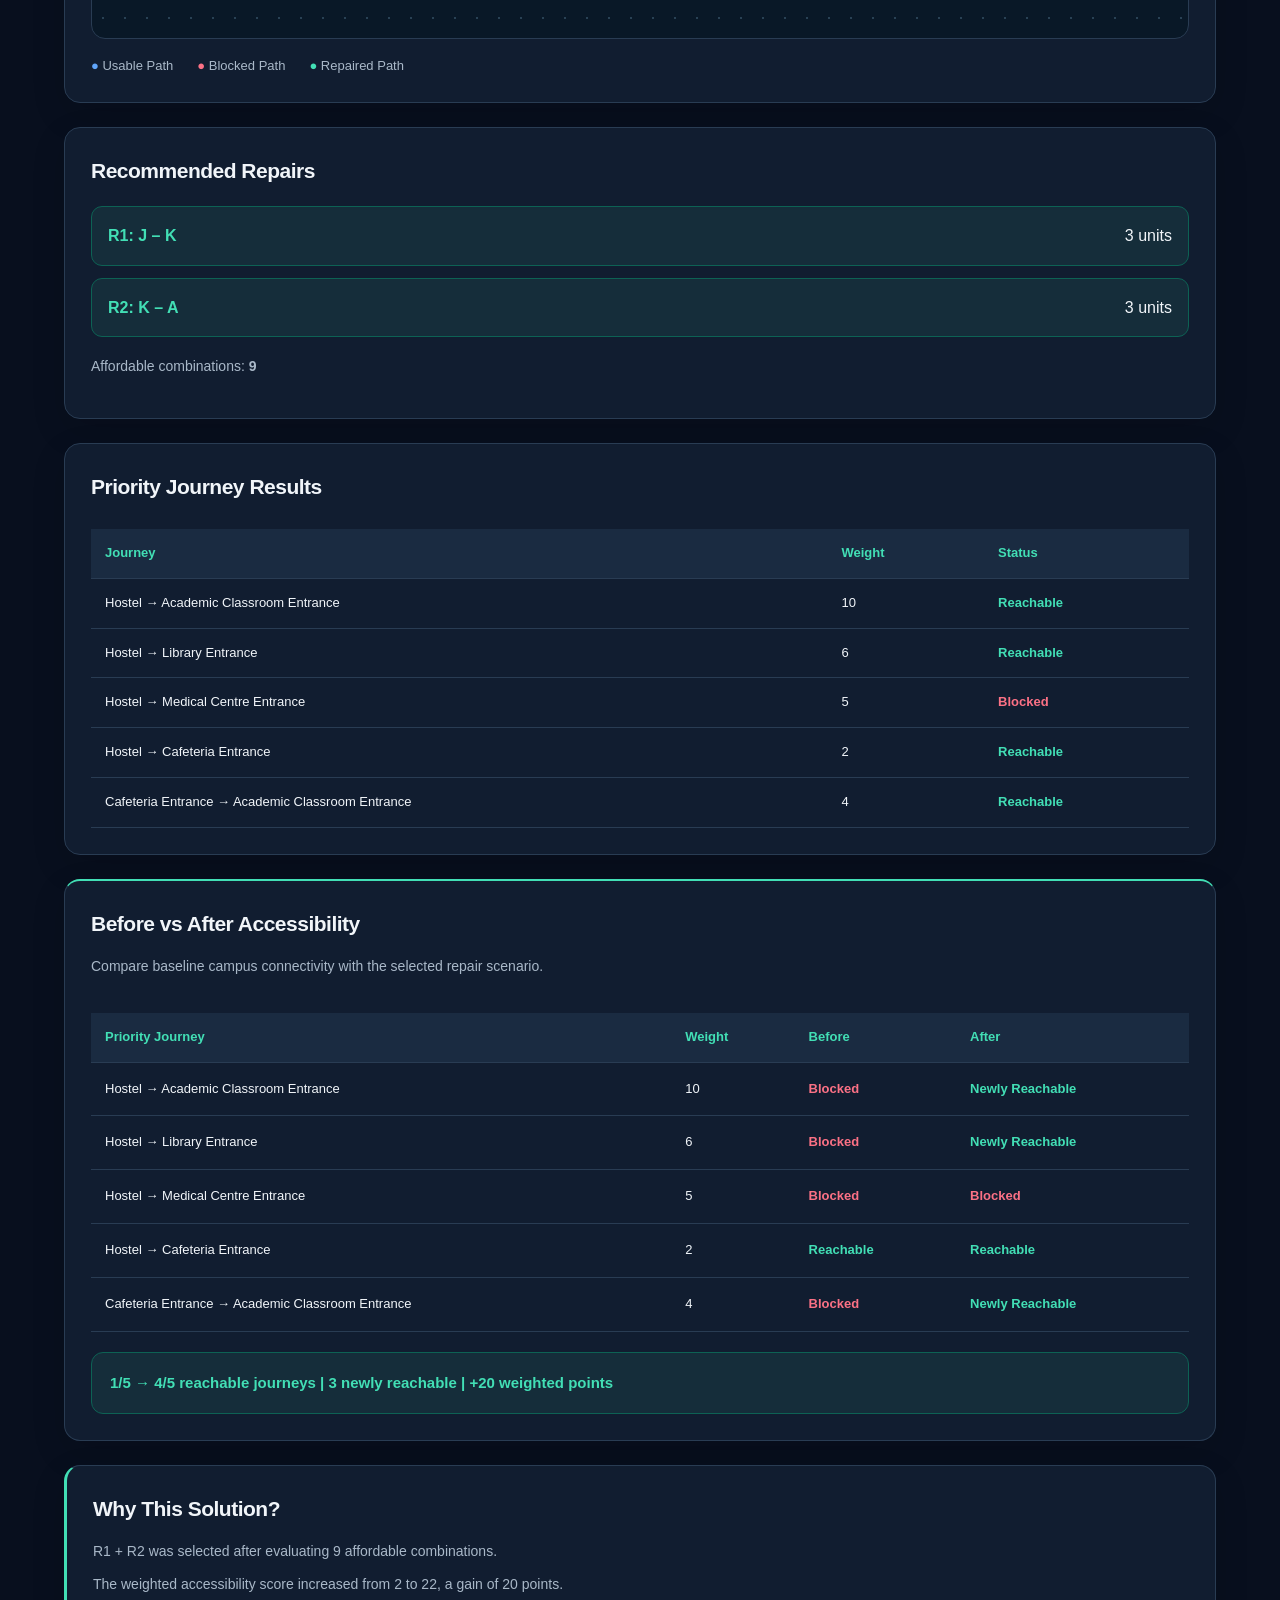
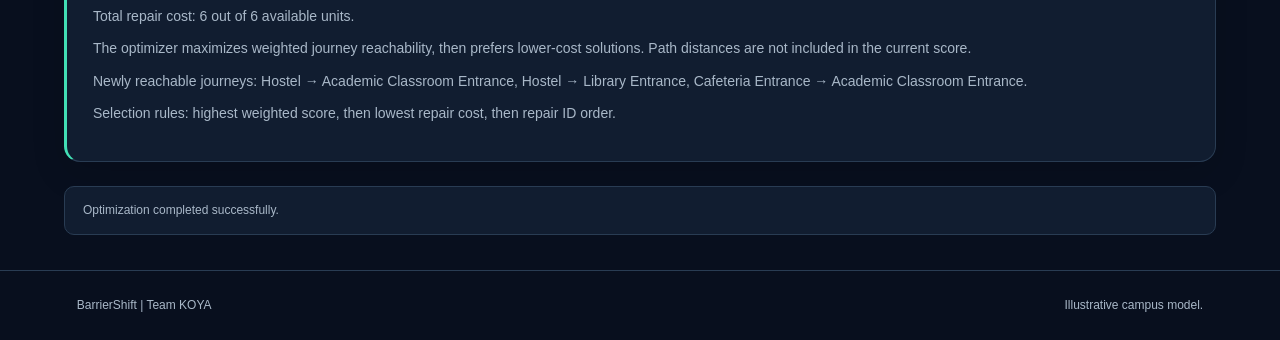
==== commit 479204cc: "feat: add accessibility comparison and explainable recommendations" ====
--- a/index.html
+++ b/index.html
@@ -1,14 +1,11 @@
-
 <!DOCTYPE html>
 <html lang="en">
 
 <head>
   <meta charset="UTF-8">
-  <meta name="viewport"
-        content="width=device-width, initial-scale=1.0">
-
-  <meta name="description"
-        content="BarrierShift campus accessibility repair planner">
+  <meta name="viewport" content="width=device-width, initial-scale=1.0">
+
+  <meta name="description" content="BarrierShift campus accessibility repair planner">
 
   <title>BarrierShift | Accessibility Planner</title>
 
@@ -49,44 +46,44 @@
 
       <form id="optimizationForm">
 
-        
-<!-- SIMULATION MODE -->
-<label for="simulationMode">Simulation Mode</label>
-
-      <select id="simulationMode">
-        <option value="auto">Auto Optimize</option>
-        <option value="manual">Manual Simulation</option>
-      </select>
-
-      <!-- MANUAL REPAIR SELECTION -->
-      <fieldset id="manualRepairControls" hidden>
-        <legend>Select Campus Repairs</legend>
-
-        <label>
-          <input type="checkbox" name="manualRepair" value="R1">
-          R1 — J–K (3 units)
-        </label>
-
-        <label>
-          <input type="checkbox" name="manualRepair" value="R2">
-          R2 — K–A (3 units)
-        </label>
-
-        <label>
-          <input type="checkbox" name="manualRepair" value="R3">
-          R3 — J–M (4 units)
-        </label>
-
-        <label>
-          <input type="checkbox" name="manualRepair" value="R4">
-          R4 — C–L (7 units)
-        </label>
-
-        <label>
-          <input type="checkbox" name="manualRepair" value="R5">
-          R5 — H–C (1 unit)
-        </label>
-      </fieldset>
+
+        <!-- SIMULATION MODE -->
+        <label for="simulationMode">Simulation Mode</label>
+
+        <select id="simulationMode">
+          <option value="auto">Auto Optimize</option>
+          <option value="manual">Manual Simulation</option>
+        </select>
+
+        <!-- MANUAL REPAIR SELECTION -->
+        <fieldset id="manualRepairControls" hidden>
+          <legend>Select Campus Repairs</legend>
+
+          <label>
+            <input type="checkbox" name="manualRepair" value="R1">
+            R1 — J–K (3 units)
+          </label>
+
+          <label>
+            <input type="checkbox" name="manualRepair" value="R2">
+            R2 — K–A (3 units)
+          </label>
+
+          <label>
+            <input type="checkbox" name="manualRepair" value="R3">
+            R3 — J–M (4 units)
+          </label>
+
+          <label>
+            <input type="checkbox" name="manualRepair" value="R4">
+            R4 — C–L (7 units)
+          </label>
+
+          <label>
+            <input type="checkbox" name="manualRepair" value="R5">
+            R5 — H–C (1 unit)
+          </label>
+        </fieldset>
 
 
         <label for="budgetRange">
@@ -97,26 +94,13 @@
           6 units
         </output>
 
-        <input
-          type="range"
-          id="budgetRange"
-          min="0"
-          max="15"
-          value="6"
-          step="1"
-        >
+        <input type="range" id="budgetRange" min="0" max="15" value="6" step="1">
 
         <label for="budgetNumber">
           Enter Budget
         </label>
 
-        <input
-          type="number"
-          id="budgetNumber"
-          min="0"
-          step="1"
-          value="6"
-        >
+        <input type="number" id="budgetNumber" min="0" step="1" value="6">
 
         <button type="submit" id="optimizeButton">
           Find Optimal Repairs
@@ -167,12 +151,7 @@
 
       <div class="map-container">
 
-        <svg
-          id="campusMap"
-          viewBox="0 0 800 440"
-          role="img"
-          aria-label="Campus pathway connectivity network"
-        >
+        <svg id="campusMap" viewBox="0 0 800 440" role="img" aria-label="Campus pathway connectivity network">
 
           <!-- Rendered by JavaScript later -->
           <g id="pathLayer"></g>
@@ -238,6 +217,43 @@
     </section>
 
 
+    <!-- BEFORE / AFTER COMPARISON -->
+    <section class="panel comparison-panel">
+
+      <h2>Before vs After Accessibility</h2>
+
+      <p>
+        Compare baseline campus connectivity with
+        the selected repair scenario.
+      </p>
+
+      <div class="table-scroll">
+        <table class="comparison-table">
+          <thead>
+            <tr>
+              <th>Priority Journey</th>
+              <th>Weight</th>
+              <th>Before</th>
+              <th>After</th>
+            </tr>
+          </thead>
+
+          <tbody id="comparisonRows">
+            <tr>
+              <td colspan="4">
+                Run a simulation to see results.
+              </td>
+            </tr>
+          </tbody>
+        </table>
+      </div>
+
+      <div class="comparison-summary" id="comparisonSummary" aria-live="polite">
+        Waiting for simulation...
+      </div>
+
+    </section>
+
     <!-- EXPLANATION -->
     <section class="panel explanation-panel">
 
@@ -259,12 +275,13 @@
 
 
   <!-- FOOTER -->
- 
-<footer class="site-footer">
-  <p>BarrierShift | Team KOYA</p>
-  <p>Illustrative campus model.</p>
-</footer>
+
+  <footer class="site-footer">
+    <p>BarrierShift | Team KOYA</p>
+    <p>Illustrative campus model.</p>
+  </footer>
 
 
 </body>
-</html>
+
+</html>
--- a/styles.css
+++ b/styles.css
@@ -666,3 +666,42 @@
   color: var(--warning);
   border-color: var(--warning);
 }
+
+/* ========================================
+   BEFORE / AFTER COMPARISON
+======================================== */
+
+.comparison-panel {
+  border-top: 2px solid var(--primary);
+}
+
+.comparison-table {
+  width: 100%;
+  margin-top: 20px;
+}
+
+.comparison-table th {
+  background: var(--surface-light);
+}
+
+.comparison-table td {
+  padding: 16px 14px;
+}
+
+.status-new {
+  color: var(--primary);
+  font-weight: 800;
+}
+
+.comparison-summary {
+  margin-top: 20px;
+  padding: 18px;
+
+  background: rgba(66, 223, 181, 0.08);
+  border: 1px solid var(--primary-dark);
+  border-radius: 12px;
+
+  color: var(--primary);
+  font-size: 15px;
+  font-weight: 700;
+}
